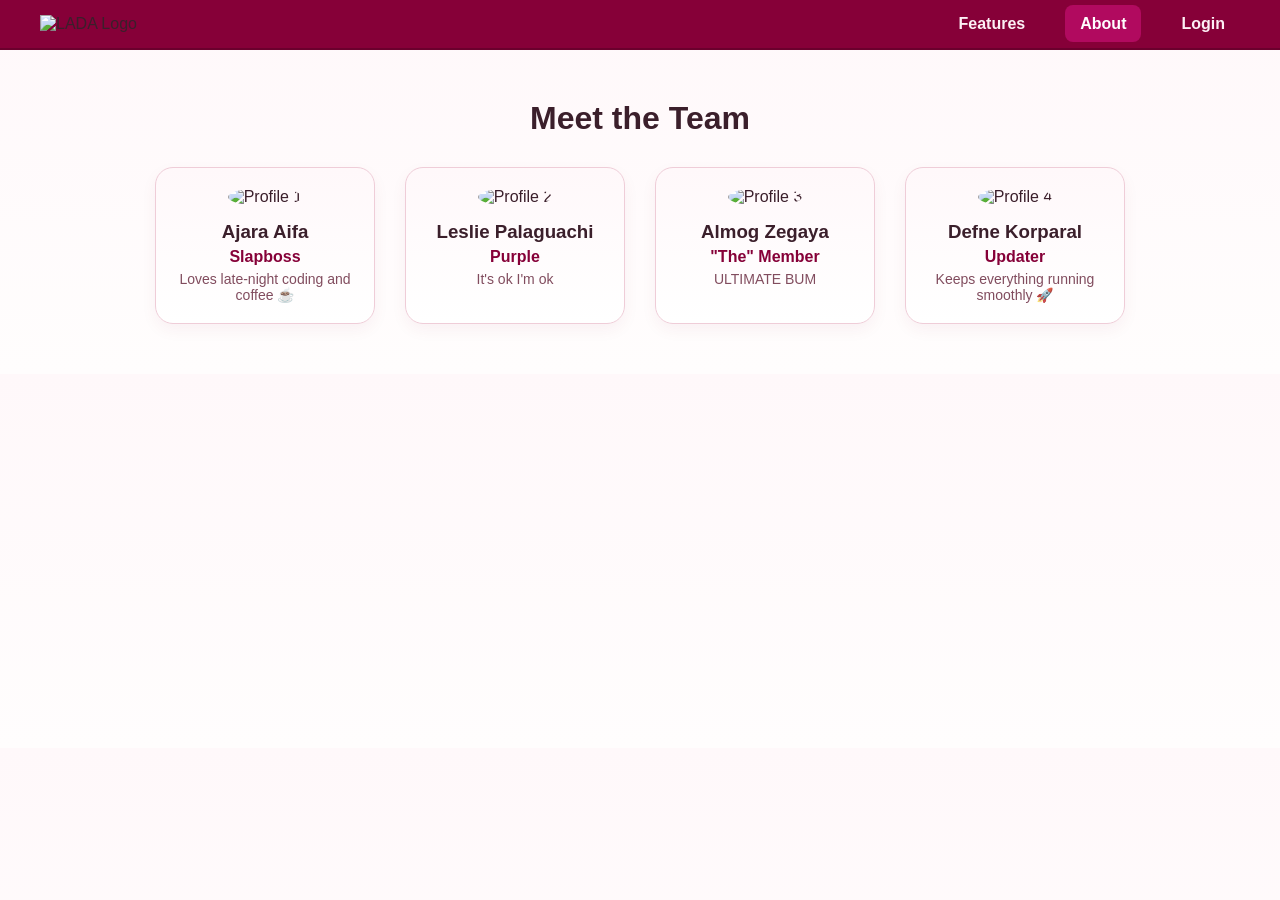
==== about.html @ 3cf75c96 "Fix HTML syntax in about.html" ====
<!DOCTYPE html>
<html lang="en">
<head>
  <meta charset="UTF-8">
  <title>About - LADA</title>
  <link rel="stylesheet" href="lada.css">
</head>
<body>

<!-- Navbar -->
<nav class="navbar">
  <!-- Logo -->
  <div class="logo-container">
    <img src="logo.png" alt="LADA Logo" class="logo">
  </div>

  <!-- Navigation Links -->
  <ul class="nav-links">
    <li><a href="lada.html">Features</a></li>
    <li><a href="about.html" class="active">About</a></li>
    <li><a href="login.html">Login</a></li>
  </ul>
</nav> 

<div class="team-section">
  <h1>Meet the Team</h1>

  <div class="team-row">

    <div class="profile-card">
      <img src="https://media.licdn.com/dms/image/v2/D4E03AQHYYVrTyPEzsQ/profile-displayphoto-shrink_400_400/B4EZg5sTR5GoAg-/0/1753314571809?e=1776297600&v=beta&t=RMKw-ld9mcMm2pGXj7_dvMnWRcz3n8Qne--PT7BdEfE" alt="Profile 1">
      <h3>Ajara Aifa</h3>
      <p class="role">Slapboss</p>
      <p class="fun-fact">Loves late-night coding and coffee ☕</p>
    </div>

    <div class="profile-card">
      <img src="https://media.licdn.com/dms/image/v2/D4E03AQE8WFggf9aDzQ/profile-displayphoto-scale_400_400/B4EZynRCSbKcAk-/0/1772332787464?e=1776297600&v=beta&t=eqYZvxiUOvF9MGW_qNYU1Zj4fwmR1sM1UC4CGqRv3KM" alt="Profile 2">
      <h3>Leslie Palaguachi</h3>
      <p class="role">Purple</p>
      <p class="fun-fact">It's ok I'm ok</p>
    </div>

    <div class="profile-card">
      <img src="https://media.licdn.com/dms/image/v2/D4E03AQEJHQ8iNO7kmg/profile-displayphoto-scale_400_400/B4EZhjqZ_.GUAg-/0/1754018718249?e=1776297600&v=beta&t=upfPFu67BDLjIyr2kIPTR_wuoOserBuKY9qVSlCSjTU" alt="Profile 3">
      <h3>Almog Zegaya</h3>
      <p class="role">"The" Member</p>
      <p class="fun-fact">ULTIMATE BUM</p>
    </div>

    <div class="profile-card">
      <img src="https://media.licdn.com/dms/image/v2/D4D03AQE4jAX1cK_KPg/profile-displayphoto-scale_400_400/B4DZl4OKXBG8Ak-/0/1758658604182?e=1776297600&v=beta&t=-vgShJ0cGskYQy3yTs3rreo5Cp_HA6xQ2MmQukwtgyU" alt="Profile 4">
      <h3>Defne Korparal</h3>
      <p class="role">Updater</p>
      <p class="fun-fact">Keeps everything running smoothly 🚀</p>
    </div>

  </div>
</div>

</body>
</html>
---- lada.css ----
/* Reset */
* {
  margin: 0;
  padding: 0;
  box-sizing: border-box;
}

/* Body */
body {
  background: linear-gradient(180deg, #fff8fa 0%, #fffdfd 100%);
  color: #3b1f2b;
  font-family: "Inter", sans-serif;
}

/* Navbar */
.navbar {
  display: flex;
  justify-content: space-between; /* logo left, links right */
  align-items: center;
  background-color: #860038; /* main maroon background */
  padding: 15px 40px;
  border-bottom: 2px solid #6b002d; /* slightly darker border for depth */
}

/* Logo */
.logo {
  height: 80px; /* make the logo bigger */
  width: auto;
}

/* Nav links */
.nav-links {
  list-style: none;
  display: flex;
  gap: 25px;
}

.nav-links li a {
  color: #fdf0f5; /* soft off-white text for contrast */
  text-decoration: none;
  font-weight: 600;
  font-family: 'Inter', sans-serif;
  padding: 10px 15px;
  border-radius: 8px;
  transition: background 0.3s ease, color 0.3s ease;
}

.nav-links li a:hover {
  background-color: #a0044f; /* lighter maroon on hover */
  color: #ffffff;
}

.nav-links li a.active {
  background-color: #b10a5f; /* slightly brighter maroon for active link */
  color: #ffffff;
}

/* Header */
.header {
  text-align: center;
  padding: 60px 20px;
  transition: padding 0.4s ease, transform 0.4s ease;
}

.header h1 {
  font-size: 48px;
  font-family: "Playfair Display", serif;
  color: #860038;
  transition: font-size 0.4s ease;
}

.header h2 {
  margin-top: 10px;
  font-weight: normal;
  color: #a14d67;
  transition: opacity 0.3s ease;
}

/* Smooth shrink */
.header.shrink {
  padding: 50px 20px;
  transform: translateY(-10px);
}

.header.shrink h1 {
  font-size: 30px;
}

.header.shrink h2 {
  opacity: 0.7;
}

/* Demo Section */
.demo-section {
  display: flex;
  justify-content: center;
  align-items: center;
  padding: 10px 0 30px;
  margin-top: -20px;
}

/* Demo box */
.demo-box {
  width: 60%;
  background: rgba(255, 255, 255, 0.9);
  padding: 20px;
  border-radius: 20px;
  border: 1px solid #e6c8d2;
  box-shadow: 0 10px 25px rgba(134, 0, 56, 0.06);
  text-align: center;
}

/* Video */
.video-container iframe {
  width: 100%;
  height: 300px;
  border-radius: 10px;
}

/* Row of 3 */
.row {
  display: flex;
  gap: 20px;
  padding: 40px;
}

/* Cards */
.card {
  flex: 1;
  background: linear-gradient(180deg, #fff8fa 0%, #ffffff 100%);
  border: 1px solid #efcdd8;
  padding: 25px;
  border-radius: 20px;
  box-shadow: 0 6px 16px rgba(134, 0, 56, 0.05);
  transition: transform 0.25s ease, box-shadow 0.25s ease;
}

.card:hover {
  transform: translateY(-5px);
  box-shadow: 0 12px 22px rgba(134, 0, 56, 0.08);
}

.visual img {
  width: 100%;
  height: auto;
  border-radius: 10px;
  margin-top: 10px;
  object-fit: cover;
}

/* Scroll animation */
.hidden {
  opacity: 0;
  transform: translateY(50px);
  transition: all 0.8s ease;
}

.show {
  opacity: 1;
  transform: translateY(0);
}

/* Responsive */
@media (max-width: 768px) {
  .row {
    flex-direction: column;
  }

  .navbar {
    flex-direction: column;
    gap: 15px;
  }

  .nav-links {
    justify-content: center;
  }
}

/* TEAM SECTION */
.team-section {
  text-align: center;
  padding: 50px 20px;
}

.team-section h2 {
  font-family: "Playfair Display", serif;
  color: #860038;
}

.team-row {
  display: flex;
  justify-content: center;
  gap: 30px;
  flex-wrap: wrap;
  margin-top: 30px;
}

.profile-card {
  background: linear-gradient(180deg, #fff8fa 0%, #ffffff 100%);
  border: 1px solid #efcdd8;
  padding: 20px;
  border-radius: 18px;
  width: 220px;
  box-shadow: 0 6px 16px rgba(134, 0, 56, 0.05);
  transition: transform 0.3s ease, box-shadow 0.3s ease;
}

.profile-card:hover {
  transform: translateY(-8px);
  box-shadow: 0 14px 26px rgba(134, 0, 56, 0.1);
}

/* Circular image */
.profile-card img {
  width: 120px;
  height: 120px;
  border-radius: 50%;
  object-fit: cover;
  margin-bottom: 15px;
}

/* TEXT */
.role {
  font-weight: 600;
  color: #860038;
  margin: 5px 0;
}

.fun-fact {
  font-size: 14px;
  color: #6c2e43;
  opacity: 0.85;
}
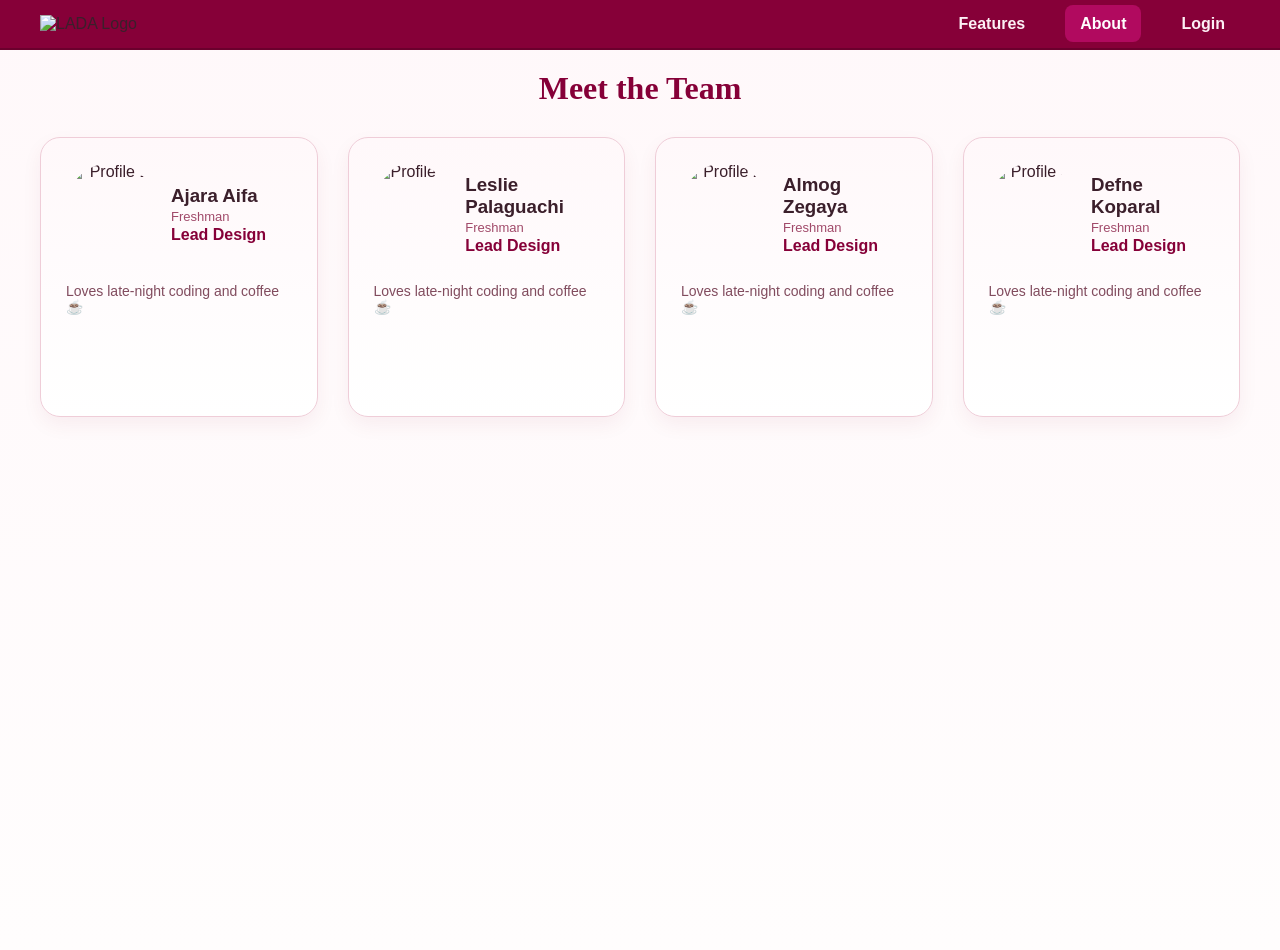
==== commit fa423c51: "Update about.html" ====
--- a/about.html
+++ b/about.html
@@ -3,18 +3,17 @@
 <head>
   <meta charset="UTF-8">
   <title>About - LADA</title>
+  <link rel="icon" href="logo.png">
   <link rel="stylesheet" href="lada.css">
 </head>
 <body>
 
 <!-- Navbar -->
 <nav class="navbar">
-  <!-- Logo -->
   <div class="logo-container">
     <img src="logo.png" alt="LADA Logo" class="logo">
   </div>
 
-  <!-- Navigation Links -->
   <ul class="nav-links">
     <li><a href="lada.html">Features</a></li>
     <li><a href="about.html" class="active">About</a></li>
@@ -27,33 +26,73 @@
 
   <div class="team-row">
 
-    <div class="profile-card">
-      <img src="https://media.licdn.com/dms/image/v2/D4E03AQHYYVrTyPEzsQ/profile-displayphoto-shrink_400_400/B4EZg5sTR5GoAg-/0/1753314571809?e=1776297600&v=beta&t=RMKw-ld9mcMm2pGXj7_dvMnWRcz3n8Qne--PT7BdEfE" alt="Profile 1">
+    <!-- ajara -->
+<div class="profile-card">
+
+  <div class="card-top">
+    <img src="https://media.licdn.com/dms/image/v2/D4E03AQHYYVrTyPEzsQ/profile-displayphoto-shrink_400_400/B4EZg5sTR5GoAg-/0/1753314571809?e=1776297600&v=beta&t=RMKw-ld9mcMm2pGXj7_dvMnWRcz3n8Qne--PT7BdEfE" alt="Profile 1">
+
+    <div class="info">
       <h3>Ajara Aifa</h3>
-      <p class="role">Slapboss</p>
-      <p class="fun-fact">Loves late-night coding and coffee ☕</p>
+      <p class="year">Freshman</p>
+      <p class="role">Lead Design</p>
     </div>
+  </div>
 
-    <div class="profile-card">
-      <img src="https://media.licdn.com/dms/image/v2/D4E03AQE8WFggf9aDzQ/profile-displayphoto-scale_400_400/B4EZynRCSbKcAk-/0/1772332787464?e=1776297600&v=beta&t=eqYZvxiUOvF9MGW_qNYU1Zj4fwmR1sM1UC4CGqRv3KM" alt="Profile 2">
+  <p class="fun-fact">Loves late-night coding and coffee ☕</p>
+
+</div>
+
+    <!-- leslie -->
+<div class="profile-card">
+
+  <div class="card-top">
+    <img src="https://media.licdn.com/dms/image/v2/D4E03AQE8WFggf9aDzQ/profile-displayphoto-scale_400_400/B4EZynRCSbKcAk-/0/1772332787464?e=1776297600&v=beta&t=eqYZvxiUOvF9MGW_qNYU1Zj4fwmR1sM1UC4CGqRv3KM" alt="Profile 2">
+
+    <div class="info">
       <h3>Leslie Palaguachi</h3>
-      <p class="role">Purple</p>
-      <p class="fun-fact">It's ok I'm ok</p>
+      <p class="year">Freshman</p>
+      <p class="role">Lead Design</p>
     </div>
+  </div>
 
-    <div class="profile-card">
-      <img src="https://media.licdn.com/dms/image/v2/D4E03AQEJHQ8iNO7kmg/profile-displayphoto-scale_400_400/B4EZhjqZ_.GUAg-/0/1754018718249?e=1776297600&v=beta&t=upfPFu67BDLjIyr2kIPTR_wuoOserBuKY9qVSlCSjTU" alt="Profile 3">
+  <p class="fun-fact">Loves late-night coding and coffee ☕</p>
+
+</div>
+
+    <!-- almog -->
+<div class="profile-card">
+
+  <div class="card-top">
+    <img src="https://media.licdn.com/dms/image/v2/D4E03AQEJHQ8iNO7kmg/profile-displayphoto-scale_400_400/B4EZhjqZ_.GUAg-/0/1754018718249?e=1776297600&v=beta&t=upfPFu67BDLjIyr2kIPTR_wuoOserBuKY9qVSlCSjTU" alt="Profile 2">
+
+    <div class="info">
       <h3>Almog Zegaya</h3>
-      <p class="role">"The" Member</p>
-      <p class="fun-fact">ULTIMATE BUM</p>
+      <p class="year">Freshman</p>
+      <p class="role">Lead Design</p>
     </div>
+  </div>
 
-    <div class="profile-card">
-      <img src="https://media.licdn.com/dms/image/v2/D4D03AQE4jAX1cK_KPg/profile-displayphoto-scale_400_400/B4DZl4OKXBG8Ak-/0/1758658604182?e=1776297600&v=beta&t=-vgShJ0cGskYQy3yTs3rreo5Cp_HA6xQ2MmQukwtgyU" alt="Profile 4">
-      <h3>Defne Korparal</h3>
-      <p class="role">Updater</p>
-      <p class="fun-fact">Keeps everything running smoothly 🚀</p>
+  <p class="fun-fact">Loves late-night coding and coffee ☕</p>
+
+</div>
+    
+    <!-- defne -->
+<div class="profile-card">
+
+  <div class="card-top">
+    <img src="https://media.licdn.com/dms/image/v2/D4D03AQE4jAX1cK_KPg/profile-displayphoto-scale_400_400/B4DZl4OKXBG8Ak-/0/1758658604182?e=1776297600&v=beta&t=-vgShJ0cGskYQy3yTs3rreo5Cp_HA6xQ2MmQukwtgyU" alt="Profile 4">
+
+    <div class="info">
+      <h3>Defne Koparal</h3>
+      <p class="year">Freshman</p>
+      <p class="role">Lead Design</p>
     </div>
+  </div>
+
+  <p class="fun-fact">Loves late-night coding and coffee ☕</p>
+
+</div>
 
   </div>
 </div>
--- a/lada.css
+++ b/lada.css
@@ -58,8 +58,7 @@
 /* Header */
 .header {
   text-align: center;
-  padding: 60px 20px;
-  transition: padding 0.4s ease, transform 0.4s ease;
+  padding: 2rem 1rem 1rem;
 }
 
 .header h1 {
@@ -179,35 +178,46 @@
 /* TEAM SECTION */
 .team-section {
   text-align: center;
-  padding: 50px 20px;
-}
-
-.team-section h2 {
+  padding: 20px 40px 40px;
+  height: 100vh;
+  display: flex;
+  flex-direction: column;
+  justify-content: flex-start;
+  box-sizing: border-box;
+}
+
+.team-section h1 {
   font-family: "Playfair Display", serif;
   color: #860038;
 }
 
 .team-row {
-  display: flex;
-  justify-content: center;
+  display: grid;
+  grid-template-columns: repeat(4, 1fr);
   gap: 30px;
-  flex-wrap: wrap;
   margin-top: 30px;
 }
 
 .profile-card {
   background: linear-gradient(180deg, #fff8fa 0%, #ffffff 100%);
   border: 1px solid #efcdd8;
-  padding: 20px;
-  border-radius: 18px;
-  width: 220px;
-  box-shadow: 0 6px 16px rgba(134, 0, 56, 0.05);
-  transition: transform 0.3s ease, box-shadow 0.3s ease;
+  padding: 25px;
+  border-radius: 20px;
+  width: 100%;
+  min-height: 280px;
+
+  display: flex;
+  flex-direction: column;
+  justify-content: flex-start;
+
+  box-shadow: 0 8px 20px rgba(134, 0, 56, 0.06);
+  transition: all 0.3s ease;
 }
 
 .profile-card:hover {
   transform: translateY(-8px);
-  box-shadow: 0 14px 26px rgba(134, 0, 56, 0.1);
+  box-shadow: 0 14px 26px rgba(134, 0, 56, 0.1);]
+  min-height: 320px;
 }
 
 /* Circular image */
@@ -231,3 +241,165 @@
   color: #6c2e43;
   opacity: 0.85;
 }
+
+/* =========================
+   CARD LAYOUT UPGRADE
+   ========================= */
+
+/* Top row: image + text */
+.card-top {
+  display: flex;
+  align-items: center;
+  gap: 15px;
+}
+
+/* Override existing image style */
+.profile-card img {
+  width: 90px;
+  height: 90px;
+  border-radius: 50%;
+  object-fit: cover;
+}
+
+/* Text next to image */
+.info {
+  text-align: left;
+}
+
+.info h3 {
+  margin: 0;
+}
+
+/* Year */
+.year {
+  font-size: 13px;
+  color: #a14a6a;
+  margin: 2px 0;
+}
+
+/* Role (overrides your earlier one slightly) */
+.role {
+  font-weight: 600;
+  color: #860038;
+  margin: 2px 0;
+}
+
+/* Fun fact alignment */
+.fun-fact {
+  font-size: 14px;
+  color: #6c2e43;
+  opacity: 0.85;
+  margin-top: 15px;
+  text-align: left;
+}
+@media (max-width: 900px) {
+  .team-row {
+    grid-template-columns: repeat(2, 1fr);
+  }
+}
+
+@media (max-width: 500px) {
+  .team-row {
+    grid-template-columns: 1fr;
+  }
+
+  .team-section {
+    height: auto; /* prevents squishing */
+  }
+}
+
+/* Login layout */
+.login-container {
+  min-height: calc(100vh - 120px); /* accounts for navbar + header */
+  display: flex;
+  justify-content: center;
+  align-items: center;  /* THIS is what centers it vertically */
+}
+
+/* Login card */
+.login-card {
+  background: white;
+  padding: 40px;
+  width: 300px;
+  border-radius: 12px;
+  box-shadow: 0 10px 25px rgba(0,0,0,0.1);
+  text-align: center;
+}
+
+/* Inputs */
+.login-card input {
+  width: 100%;
+  padding: 12px;
+  margin: 10px 0;
+  border: 1px solid #ddd;
+  border-radius: 8px;
+  outline: none;
+  transition: 0.3s;
+}
+
+.login-card input:focus {
+  border-color: #00bcd4;
+  box-shadow: 0 0 5px rgba(0,188,212,0.3);
+}
+
+/* Center login section */
+.login-container {
+  display: flex;
+  justify-content: center;
+  align-items: center;
+  margin-top: 40px;
+}
+
+/* Login card */
+.login-card {
+  background: white;
+  padding: 40px;
+  width: 320px;
+  border-radius: 14px;
+  box-shadow: 0 10px 25px rgba(0,0,0,0.1);
+  text-align: center;
+}
+
+/* Title */
+.login-card h2 {
+  margin-bottom: 5px;
+}
+
+.login-card p {
+  margin-bottom: 20px;
+  color: gray;
+}
+
+/* Inputs */
+.login-card input {
+  width: 100%;
+  padding: 12px;
+  margin: 10px 0;
+  border: 1px solid #ddd;
+  border-radius: 8px;
+  outline: none;
+  transition: 0.3s;
+}
+
+.login-card input:focus {
+  border-color: #860038;
+  box-shadow: 0 0 5px rgba(0,188,212,0.3);
+}
+
+/* Button */
+.login-card button {
+  width: 100%;
+  padding: 12px;
+  background: #860038;
+  border: none;
+  color: white;
+  border-radius: 8px;
+  cursor: pointer;
+  margin-top: 10px;
+  transition: 0.3s;
+}
+
+.login-card button:hover {
+  background: #5a0026;
+  box-shadow: 0 5px 15px rgba(117, 0, 49, 0.4);
+}
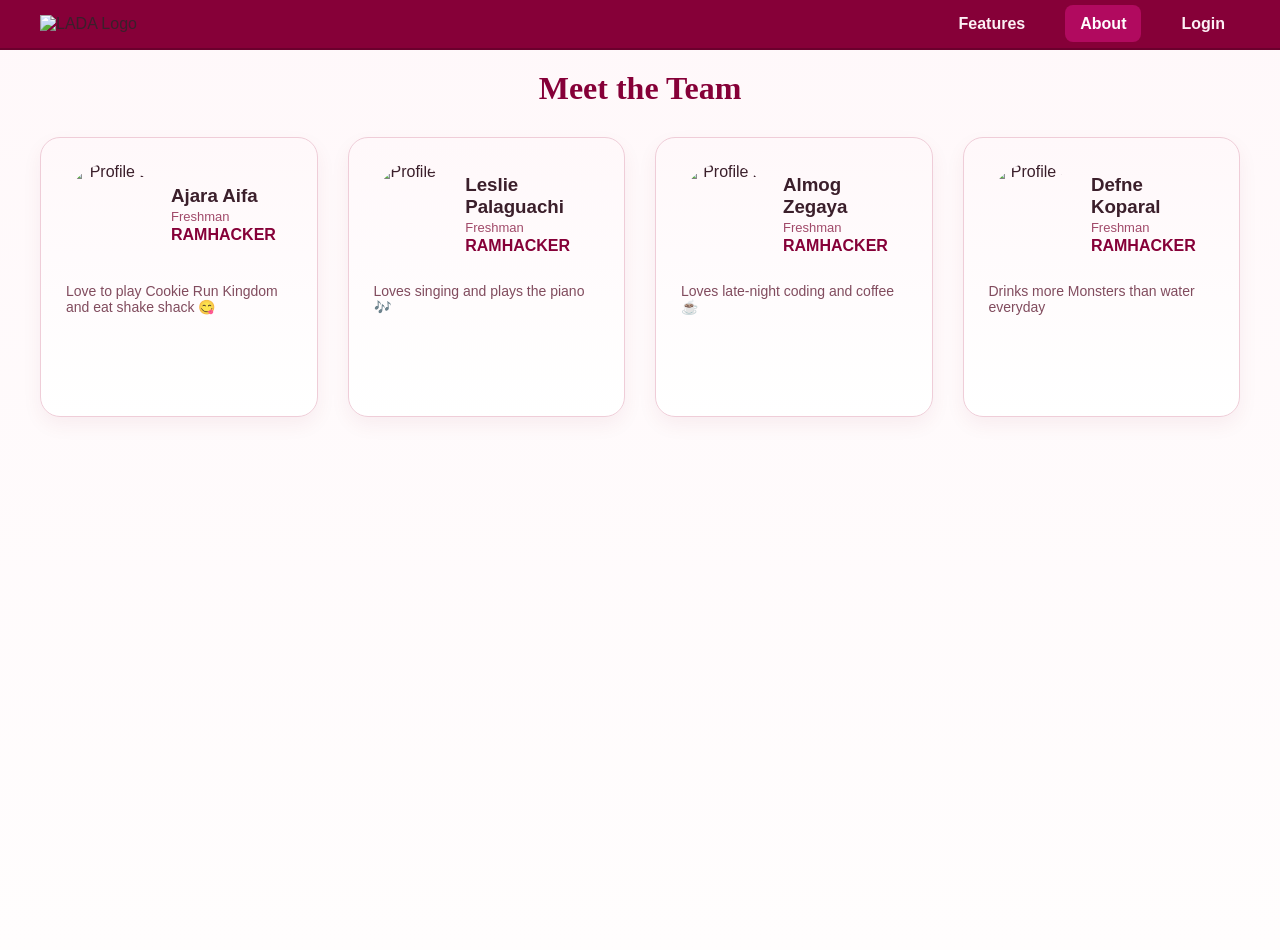
==== commit de07ff1f: "Update about.html" ====
--- a/about.html
+++ b/about.html
@@ -35,11 +35,11 @@
     <div class="info">
       <h3>Ajara Aifa</h3>
       <p class="year">Freshman</p>
-      <p class="role">Lead Design</p>
+      <p class="role">RAMHACKER</p>
     </div>
   </div>
 
-  <p class="fun-fact">Loves late-night coding and coffee ☕</p>
+  <p class="fun-fact">Love to play Cookie Run Kingdom and eat shake shack 😋</p>
 
 </div>
 
@@ -52,11 +52,11 @@
     <div class="info">
       <h3>Leslie Palaguachi</h3>
       <p class="year">Freshman</p>
-      <p class="role">Lead Design</p>
+      <p class="role">RAMHACKER</p>
     </div>
   </div>
 
-  <p class="fun-fact">Loves late-night coding and coffee ☕</p>
+  <p class="fun-fact">Loves singing and plays the piano 🎶</p>
 
 </div>
 
@@ -69,7 +69,7 @@
     <div class="info">
       <h3>Almog Zegaya</h3>
       <p class="year">Freshman</p>
-      <p class="role">Lead Design</p>
+      <p class="role">RAMHACKER</p>
     </div>
   </div>
 
@@ -86,11 +86,11 @@
     <div class="info">
       <h3>Defne Koparal</h3>
       <p class="year">Freshman</p>
-      <p class="role">Lead Design</p>
+      <p class="role">RAMHACKER</p>
     </div>
   </div>
 
-  <p class="fun-fact">Loves late-night coding and coffee ☕</p>
+  <p class="fun-fact">Drinks more Monsters than water everyday </p>
 
 </div>
 
--- a/lada.css
+++ b/lada.css
@@ -109,11 +109,22 @@
   text-align: center;
 }
 
-/* Video */
-.video-container iframe {
-  width: 100%;
-  height: 300px;
+/* Container keeps same aspect ratio as old video */
+.video-container {
+  width: 100%;
+  max-width: 800px; /* optional, same as old video width */
+  aspect-ratio: 16 / 10;
+  margin: 0 auto; /* centers the GIF */
   border-radius: 10px;
+  overflow: hidden; /* prevents overflow from rounding */
+}
+
+/* GIF styling */
+.demo-gif {
+  width: 100%;
+  height: 100%;
+  object-fit: cover; /* fills the container without stretching too much */
+  display: block;
 }
 
 /* Row of 3 */
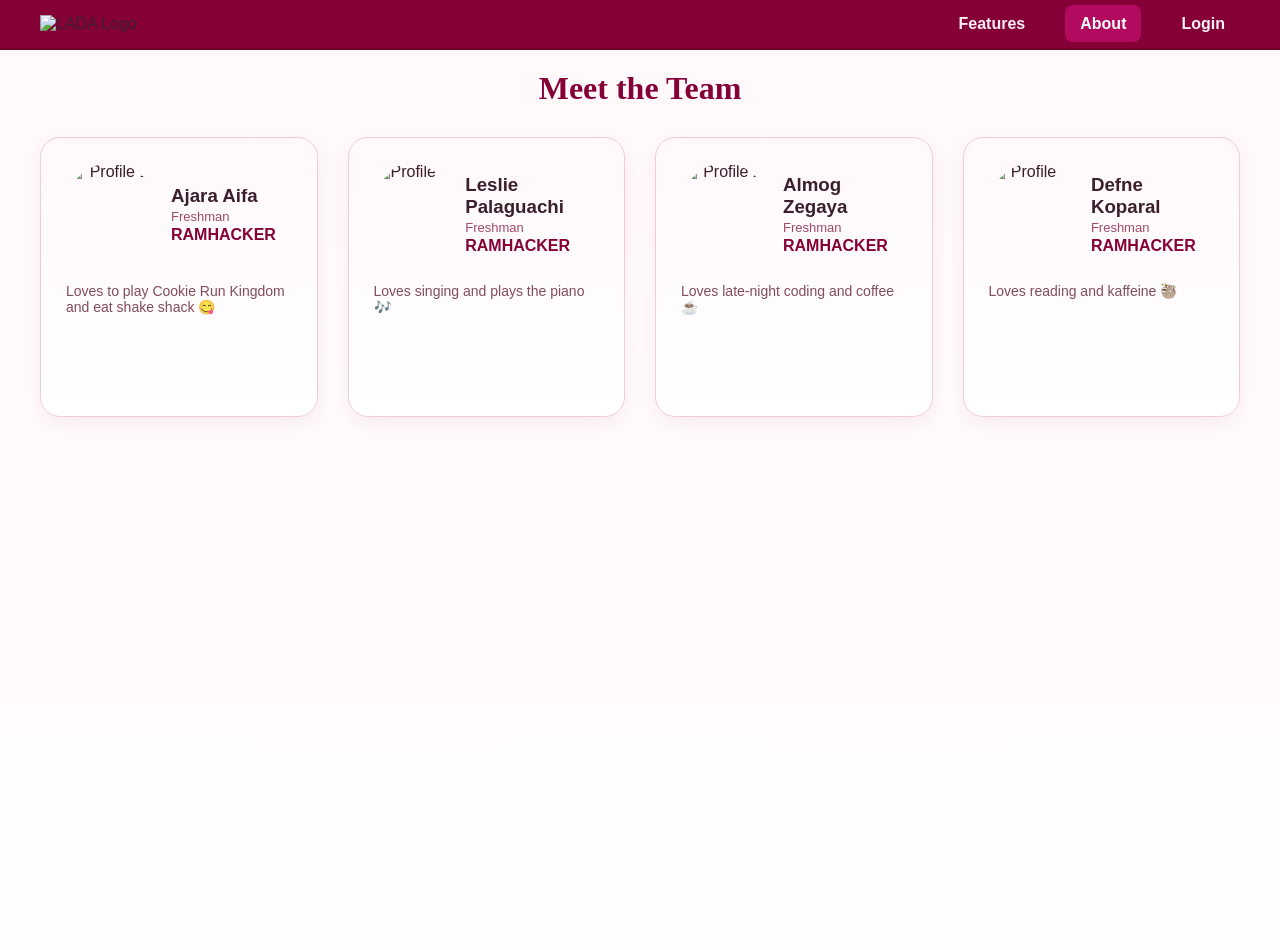
==== commit 65f94f68: "Update about.html" ====
--- a/about.html
+++ b/about.html
@@ -39,7 +39,7 @@
     </div>
   </div>
 
-  <p class="fun-fact">Love to play Cookie Run Kingdom and eat shake shack 😋</p>
+  <p class="fun-fact">Loves to play Cookie Run Kingdom and eat shake shack 😋</p>
 
 </div>
 
@@ -90,7 +90,7 @@
     </div>
   </div>
 
-  <p class="fun-fact">Drinks more Monsters than water everyday </p>
+  <p class="fun-fact">Loves reading and kaffeine 🦥</p>
 
 </div>
 
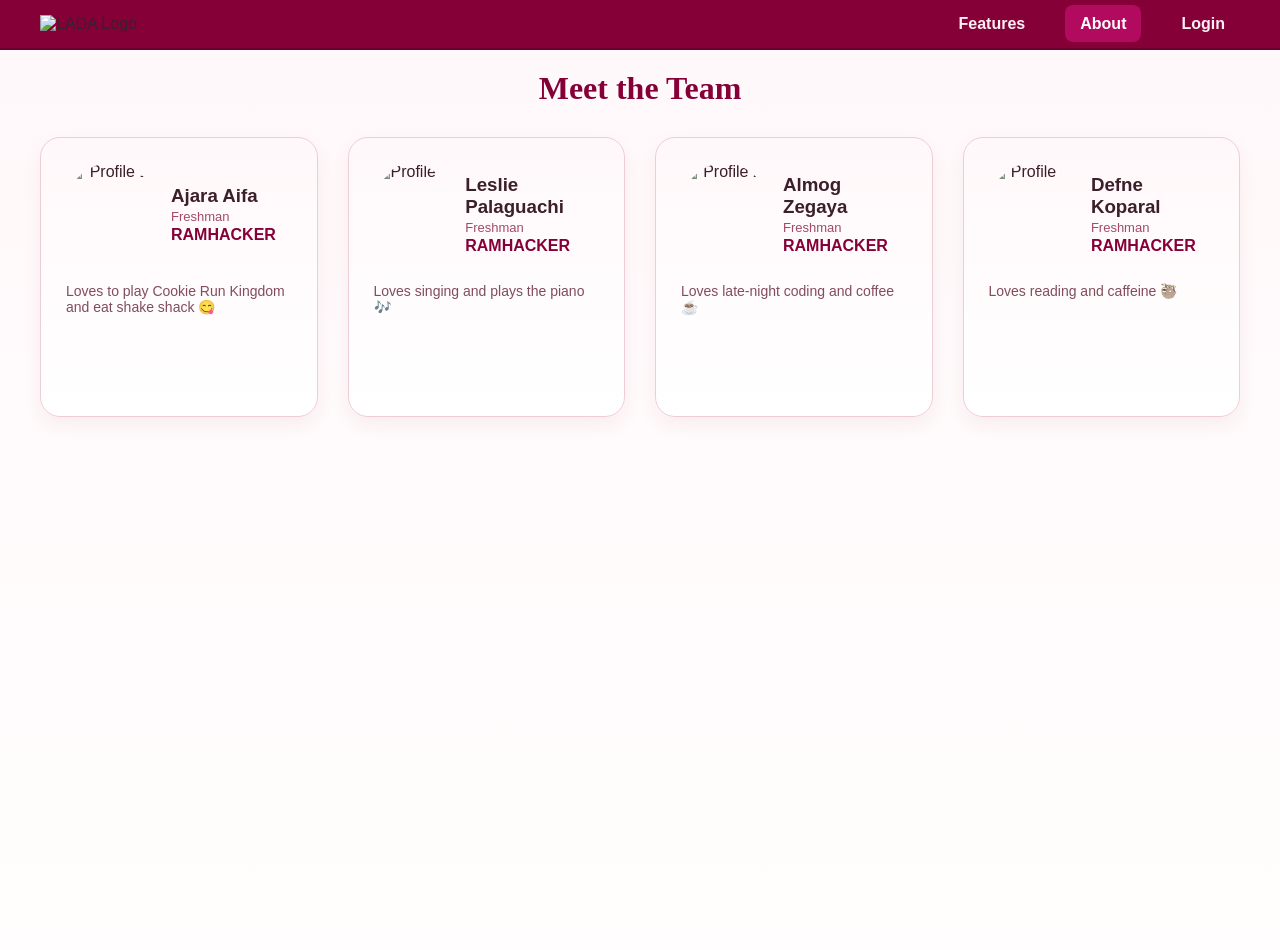
==== commit 8cb2b726: "Update about.html" ====
--- a/about.html
+++ b/about.html
@@ -90,7 +90,7 @@
     </div>
   </div>
 
-  <p class="fun-fact">Loves reading and kaffeine 🦥</p>
+  <p class="fun-fact">Loves reading and caffeine 🦥</p>
 
 </div>
 
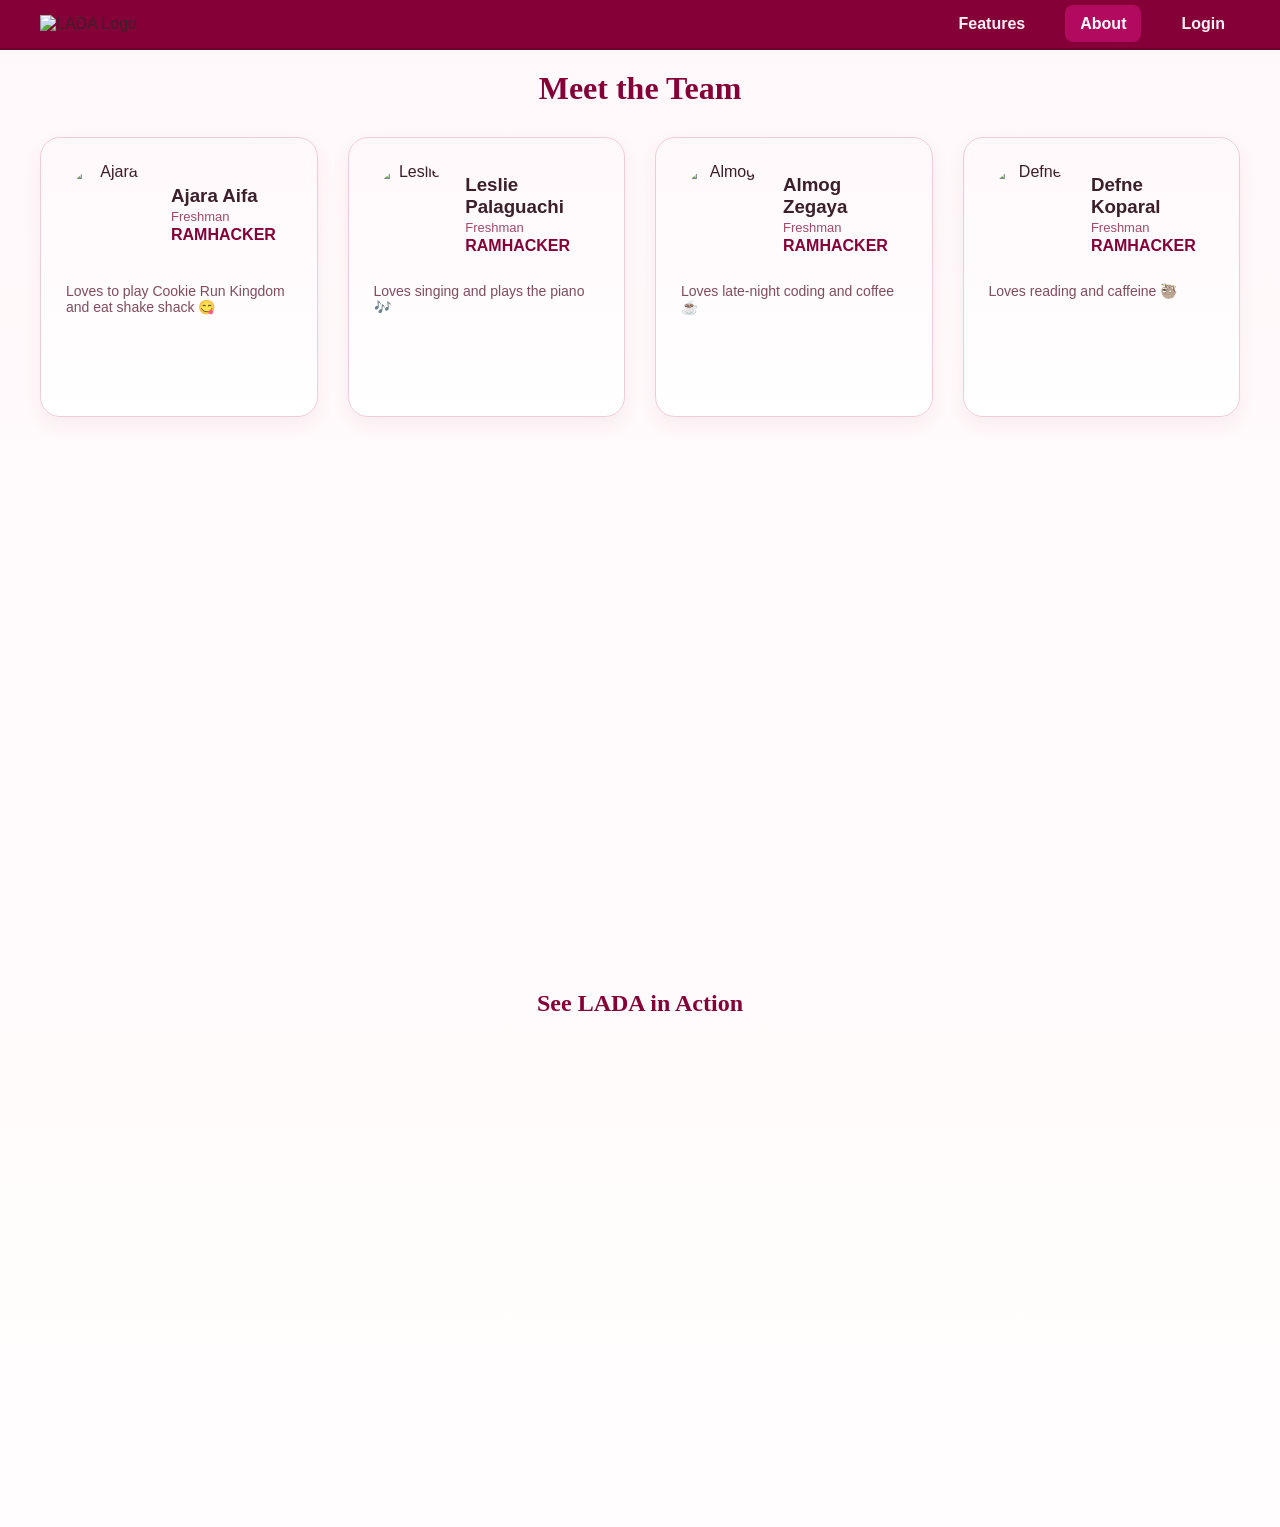
==== commit 428547cb: "Refactor team profiles and update video link" ====
--- a/about.html
+++ b/about.html
@@ -21,79 +21,77 @@
   </ul>
 </nav> 
 
+<!-- Team Section -->
 <div class="team-section">
   <h1>Meet the Team</h1>
 
   <div class="team-row">
 
-    <!-- ajara -->
-<div class="profile-card">
+    <!-- Ajara -->
+    <div class="profile-card">
+      <div class="card-top">
+        <img src="https://media.licdn.com/dms/image/v2/D4E03AQHYYVrTyPEzsQ/profile-displayphoto-shrink_400_400/B4EZg5sTR5GoAg-/0/1753314571809?e=1776297600&v=beta&t=RMKw-ld9mcMm2pGXj7_dvMnWRcz3n8Qne--PT7BdEfE" alt="Ajara">
+        <div class="info">
+          <h3>Ajara Aifa</h3>
+          <p class="year">Freshman</p>
+          <p class="role">RAMHACKER</p>
+        </div>
+      </div>
+      <p class="fun-fact">Loves to play Cookie Run Kingdom and eat shake shack 😋</p>
+    </div>
 
-  <div class="card-top">
-    <img src="https://media.licdn.com/dms/image/v2/D4E03AQHYYVrTyPEzsQ/profile-displayphoto-shrink_400_400/B4EZg5sTR5GoAg-/0/1753314571809?e=1776297600&v=beta&t=RMKw-ld9mcMm2pGXj7_dvMnWRcz3n8Qne--PT7BdEfE" alt="Profile 1">
+    <!-- Leslie -->
+    <div class="profile-card">
+      <div class="card-top">
+        <img src="https://media.licdn.com/dms/image/v2/D4E03AQE8WFggf9aDzQ/profile-displayphoto-scale_400_400/B4EZynRCSbKcAk-/0/1772332787464?e=1776297600&v=beta&t=eqYZvxiUOvF9MGW_qNYU1Zj4fwmR1sM1UC4CGqRv3KM" alt="Leslie">
+        <div class="info">
+          <h3>Leslie Palaguachi</h3>
+          <p class="year">Freshman</p>
+          <p class="role">RAMHACKER</p>
+        </div>
+      </div>
+      <p class="fun-fact">Loves singing and plays the piano 🎶</p>
+    </div>
 
-    <div class="info">
-      <h3>Ajara Aifa</h3>
-      <p class="year">Freshman</p>
-      <p class="role">RAMHACKER</p>
+    <!-- Almog -->
+    <div class="profile-card">
+      <div class="card-top">
+        <img src="https://media.licdn.com/dms/image/v2/D4E03AQEJHQ8iNO7kmg/profile-displayphoto-scale_400_400/B4EZhjqZ_.GUAg-/0/1754018718249?e=1776297600&v=beta&t=upfPFu67BDLjIyr2kIPTR_wuoOserBuKY9qVSlCSjTU" alt="Almog">
+        <div class="info">
+          <h3>Almog Zegaya</h3>
+          <p class="year">Freshman</p>
+          <p class="role">RAMHACKER</p>
+        </div>
+      </div>
+      <p class="fun-fact">Loves late-night coding and coffee ☕</p>
     </div>
+
+    <!-- Defne -->
+    <div class="profile-card">
+      <div class="card-top">
+        <img src="https://media.licdn.com/dms/image/v2/D4D03AQE4jAX1cK_KPg/profile-displayphoto-scale_400_400/B4DZl4OKXBG8Ak-/0/1758658604182?e=1776297600&v=beta&t=-vgShJ0cGskYQy3yTs3rreo5Cp_HA6xQ2MmQukwtgyU" alt="Defne">
+        <div class="info">
+          <h3>Defne Koparal</h3>
+          <p class="year">Freshman</p>
+          <p class="role">RAMHACKER</p>
+        </div>
+      </div>
+      <p class="fun-fact">Loves reading and caffeine 🦥</p>
+    </div>
+
   </div>
-
-  <p class="fun-fact">Loves to play Cookie Run Kingdom and eat shake shack 😋</p>
-
 </div>
 
-    <!-- leslie -->
-<div class="profile-card">
-
-  <div class="card-top">
-    <img src="https://media.licdn.com/dms/image/v2/D4E03AQE8WFggf9aDzQ/profile-displayphoto-scale_400_400/B4EZynRCSbKcAk-/0/1772332787464?e=1776297600&v=beta&t=eqYZvxiUOvF9MGW_qNYU1Zj4fwmR1sM1UC4CGqRv3KM" alt="Profile 2">
-
-    <div class="info">
-      <h3>Leslie Palaguachi</h3>
-      <p class="year">Freshman</p>
-      <p class="role">RAMHACKER</p>
-    </div>
-  </div>
-
-  <p class="fun-fact">Loves singing and plays the piano 🎶</p>
-
-</div>
-
-    <!-- almog -->
-<div class="profile-card">
-
-  <div class="card-top">
-    <img src="https://media.licdn.com/dms/image/v2/D4E03AQEJHQ8iNO7kmg/profile-displayphoto-scale_400_400/B4EZhjqZ_.GUAg-/0/1754018718249?e=1776297600&v=beta&t=upfPFu67BDLjIyr2kIPTR_wuoOserBuKY9qVSlCSjTU" alt="Profile 2">
-
-    <div class="info">
-      <h3>Almog Zegaya</h3>
-      <p class="year">Freshman</p>
-      <p class="role">RAMHACKER</p>
-    </div>
-  </div>
-
-  <p class="fun-fact">Loves late-night coding and coffee ☕</p>
-
-</div>
-    
-    <!-- defne -->
-<div class="profile-card">
-
-  <div class="card-top">
-    <img src="https://media.licdn.com/dms/image/v2/D4D03AQE4jAX1cK_KPg/profile-displayphoto-scale_400_400/B4DZl4OKXBG8Ak-/0/1758658604182?e=1776297600&v=beta&t=-vgShJ0cGskYQy3yTs3rreo5Cp_HA6xQ2MmQukwtgyU" alt="Profile 4">
-
-    <div class="info">
-      <h3>Defne Koparal</h3>
-      <p class="year">Freshman</p>
-      <p class="role">RAMHACKER</p>
-    </div>
-  </div>
-
-  <p class="fun-fact">Loves reading and caffeine 🦥</p>
-
-</div>
-
+<!-- YouTube Demo Video -->
+<div class="about-video-section">
+  <h2>See LADA in Action</h2>
+  <div class="video-container">
+    <iframe 
+      src="https://youtu.be/pfsNfNnSGU0" 
+      title="LADA Demo Video" 
+      frameborder="0" 
+      allowfullscreen>
+    </iframe>
   </div>
 </div>
 
--- a/lada.css
+++ b/lada.css
@@ -125,6 +125,32 @@
   height: 100%;
   object-fit: cover; /* fills the container without stretching too much */
   display: block;
+}
+
+.about-video-section {
+  text-align: center;
+  padding: 40px 20px;
+}
+
+.about-video-section h2 {
+  font-family: "Playfair Display", serif;
+  color: #860038;
+  margin-bottom: 20px;
+}
+
+.about-video-section .video-container {
+  width: 100%;
+  max-width: 800px;
+  aspect-ratio: 16 / 9;
+  margin: 0 auto;
+  border-radius: 12px;
+  overflow: hidden;
+}
+
+.about-video-section iframe {
+  width: 100%;
+  height: 100%;
+  border: none;
 }
 
 /* Row of 3 */
